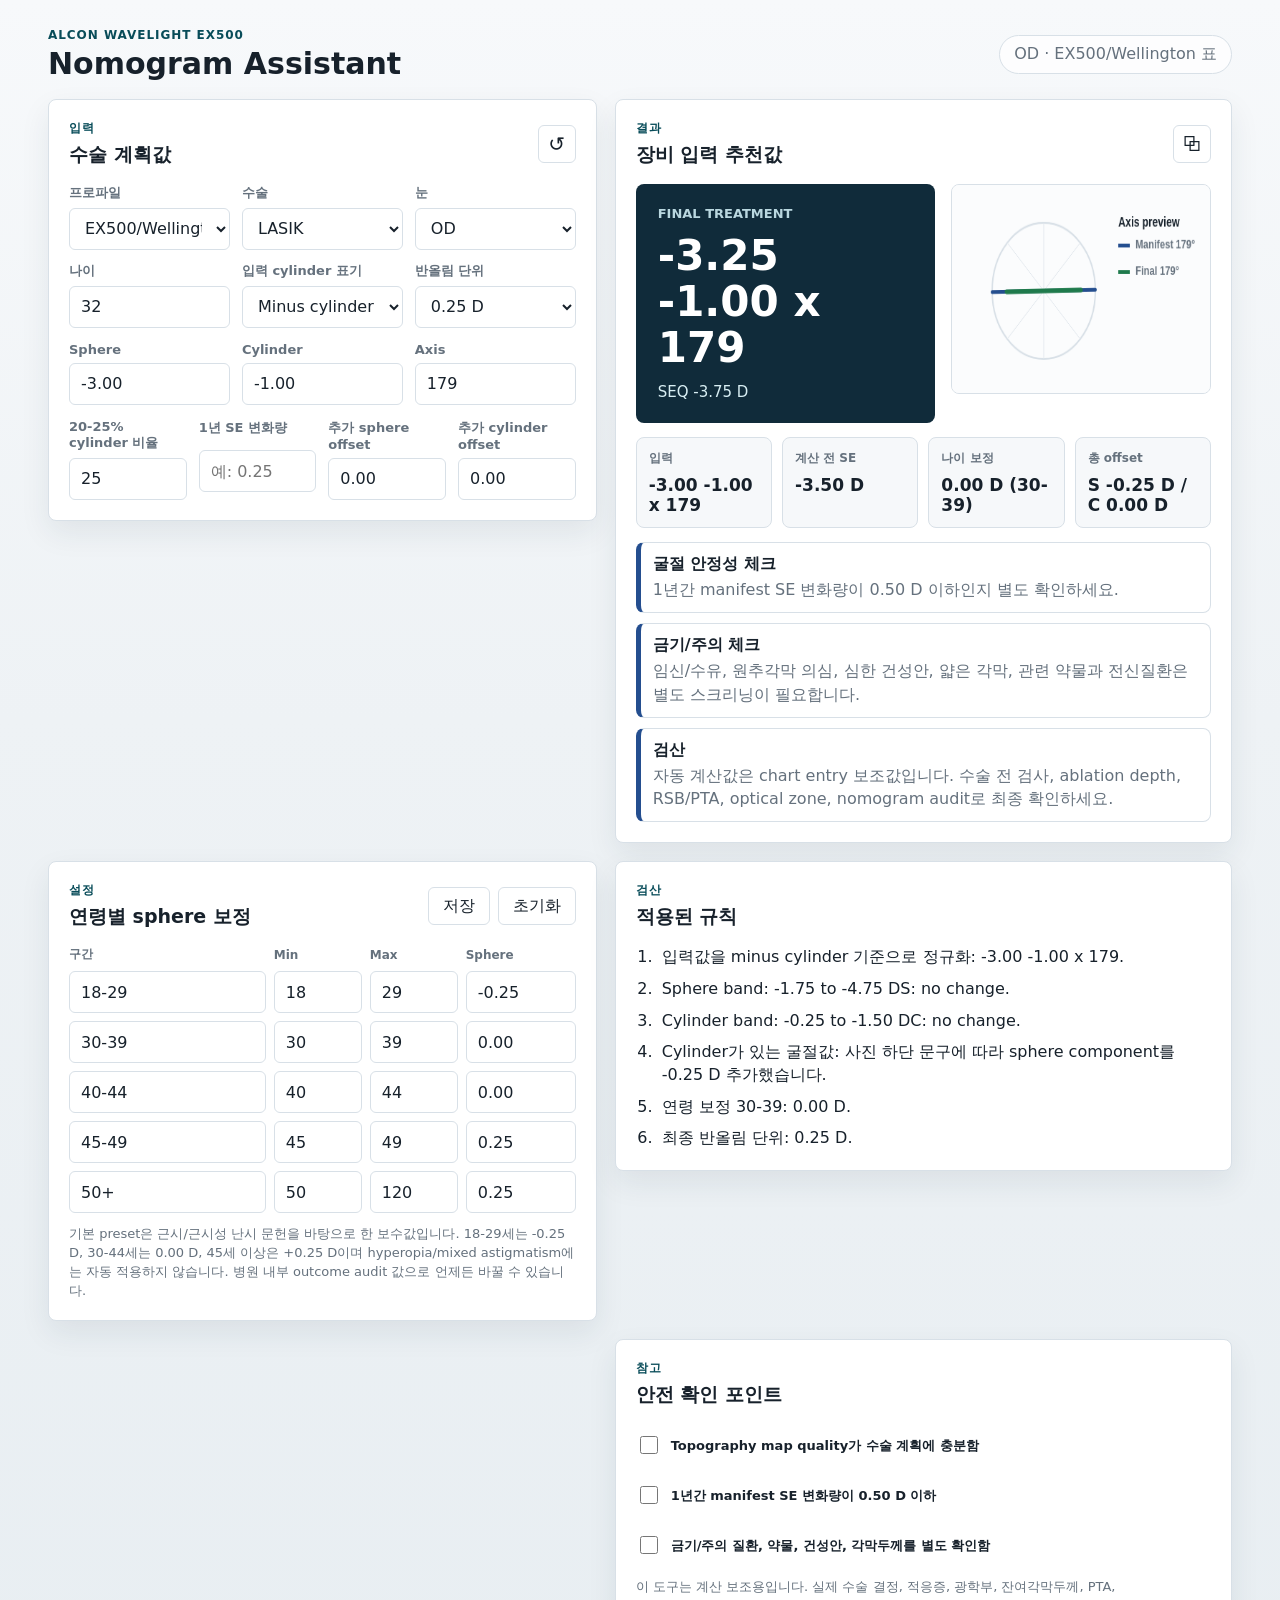
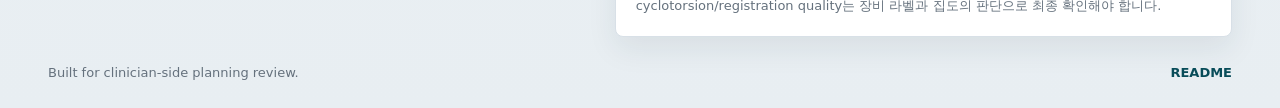
==== nomogram/index.html @ 7d44f187 "Add EX500 nomogram assistant page" ====
<!doctype html>
<html lang="ko">
<head>
  <meta charset="utf-8">
  <meta name="viewport" content="width=device-width, initial-scale=1">
  <title>EX500 Nomogram Assistant</title>
  <link rel="stylesheet" href="styles.css">
</head>
<body>
  <header class="app-header">
    <div>
      <p class="eyebrow">Alcon WaveLight EX500</p>
      <h1>Nomogram Assistant</h1>
    </div>
    <div class="header-status" id="headerStatus">Ready</div>
  </header>

  <main class="app-shell">
    <section class="panel input-panel" aria-labelledby="inputTitle">
      <div class="section-heading">
        <div>
          <p class="eyebrow">입력</p>
          <h2 id="inputTitle">수술 계획값</h2>
        </div>
        <button class="icon-button" id="sampleButton" type="button" title="예시값 입력" aria-label="예시값 입력">
          <span aria-hidden="true">↺</span>
        </button>
      </div>

      <div class="form-grid">
        <label>
          <span>프로파일</span>
          <select id="profile">
            <option value="wellington">EX500/Wellington 표</option>
            <option value="percentage">20-25% cylinder 표</option>
            <option value="contoura">Contoura Vision modified</option>
          </select>
        </label>

        <label>
          <span>수술</span>
          <select id="procedure">
            <option value="lasik">LASIK</option>
            <option value="lasek">LASEK/PRK</option>
          </select>
        </label>

        <label>
          <span>눈</span>
          <select id="eye">
            <option value="OD">OD</option>
            <option value="OS">OS</option>
          </select>
        </label>

        <label>
          <span>나이</span>
          <input id="age" type="number" min="0" max="120" step="1" value="32">
        </label>

        <label>
          <span>입력 cylinder 표기</span>
          <select id="cylinderConvention">
            <option value="minus">Minus cylinder</option>
            <option value="plus">Plus cylinder</option>
          </select>
        </label>

        <label>
          <span>반올림 단위</span>
          <select id="rounding">
            <option value="0.25">0.25 D</option>
            <option value="0.01">0.01 D</option>
            <option value="none">반올림 없음</option>
          </select>
        </label>
      </div>

      <div class="refraction-grid">
        <label>
          <span>Sphere</span>
          <input id="sphere" type="number" step="0.25" value="-3.00">
        </label>
        <label>
          <span>Cylinder</span>
          <input id="cylinder" type="number" step="0.25" value="-1.00">
        </label>
        <label>
          <span>Axis</span>
          <input id="axis" type="number" min="0" max="180" step="1" value="179">
        </label>
      </div>

      <div class="contoura-fields" id="contouraFields">
        <div class="section-heading compact">
          <div>
            <p class="eyebrow">Contoura</p>
            <h3>Topolyzer measured 값</h3>
          </div>
        </div>
        <div class="refraction-grid">
          <label>
            <span>Measured cylinder</span>
            <input id="measuredCylinder" type="number" step="0.25" value="-2.00">
          </label>
          <label>
            <span>Measured axis</span>
            <input id="measuredAxis" type="number" min="0" max="180" step="1" value="179">
          </label>
          <label class="toggle-row">
            <input id="applySphereNomogram" type="checkbox" checked>
            <span>Modified sphere에 개인 sphere-only nomogram 적용</span>
          </label>
        </div>
      </div>

      <div class="form-grid tight">
        <label>
          <span>20-25% cylinder 비율</span>
          <input id="percentReduction" type="number" min="20" max="25" step="1" value="25">
        </label>

        <label>
          <span>1년 SE 변화량</span>
          <input id="seShift" type="number" min="0" step="0.25" placeholder="예: 0.25">
        </label>

        <label>
          <span>추가 sphere offset</span>
          <input id="manualSphereOffset" type="number" step="0.25" value="0.00">
        </label>

        <label>
          <span>추가 cylinder offset</span>
          <input id="manualCylinderOffset" type="number" step="0.25" value="0.00">
        </label>
      </div>
    </section>

    <section class="panel result-panel" aria-labelledby="resultTitle">
      <div class="section-heading">
        <div>
          <p class="eyebrow">결과</p>
          <h2 id="resultTitle">장비 입력 추천값</h2>
        </div>
        <button class="icon-button" id="copyButton" type="button" title="결과 복사" aria-label="결과 복사">
          <span aria-hidden="true">⧉</span>
        </button>
      </div>

      <div class="result-main">
        <div class="rx-card">
          <div class="rx-label">Final treatment</div>
          <div class="rx-line" id="finalRx">-2.75 -1.50 x 179</div>
          <div class="rx-meta" id="finalMeta">SEQ -3.50 D</div>
        </div>
        <canvas id="axisCanvas" width="360" height="220" aria-label="Axis preview"></canvas>
      </div>

      <div class="summary-grid">
        <div>
          <span>입력</span>
          <strong id="manifestRx">-3.00 -1.00 x 179</strong>
        </div>
        <div>
          <span>계산 전 SE</span>
          <strong id="manifestSeq">-3.50 D</strong>
        </div>
        <div>
          <span>나이 보정</span>
          <strong id="ageAdjustment">0.00 D</strong>
        </div>
        <div>
          <span>총 offset</span>
          <strong id="totalOffset">S 0.00 / C 0.00</strong>
        </div>
      </div>

      <div id="contouraSummary" class="sub-result"></div>

      <div class="notice-list" id="notices"></div>
    </section>

    <section class="panel age-panel" aria-labelledby="ageTitle">
      <div class="section-heading">
        <div>
          <p class="eyebrow">설정</p>
          <h2 id="ageTitle">연령별 sphere 보정</h2>
        </div>
        <div class="button-row">
          <button id="saveAgeTable" type="button">저장</button>
          <button id="resetAgeTable" type="button">초기화</button>
        </div>
      </div>
      <div class="age-table" id="ageTable"></div>
      <p class="helper-text">기본 preset은 근시/근시성 난시 문헌을 바탕으로 한 보수값입니다. 18-29세는 -0.25 D, 30-44세는 0.00 D, 45세 이상은 +0.25 D이며 hyperopia/mixed astigmatism에는 자동 적용하지 않습니다. 병원 내부 outcome audit 값으로 언제든 바꿀 수 있습니다.</p>
    </section>

    <section class="panel trace-panel" aria-labelledby="traceTitle">
      <div class="section-heading">
        <div>
          <p class="eyebrow">검산</p>
          <h2 id="traceTitle">적용된 규칙</h2>
        </div>
      </div>
      <ol id="traceList" class="trace-list"></ol>
    </section>

    <section class="panel reference-panel" aria-labelledby="referenceTitle">
      <div class="section-heading">
        <div>
          <p class="eyebrow">참고</p>
          <h2 id="referenceTitle">안전 확인 포인트</h2>
        </div>
      </div>
      <div class="check-grid">
        <label class="toggle-row">
          <input type="checkbox" id="topographyQuality">
          <span>Topography map quality가 수술 계획에 충분함</span>
        </label>
        <label class="toggle-row">
          <input type="checkbox" id="stableRefraction">
          <span>1년간 manifest SE 변화량이 0.50 D 이하</span>
        </label>
        <label class="toggle-row">
          <input type="checkbox" id="screenedContra">
          <span>금기/주의 질환, 약물, 건성안, 각막두께를 별도 확인함</span>
        </label>
      </div>
      <p class="helper-text">이 도구는 계산 보조용입니다. 실제 수술 결정, 적응증, 광학부, 잔여각막두께, PTA, cyclotorsion/registration quality는 장비 라벨과 집도의 판단으로 최종 확인해야 합니다.</p>
    </section>
  </main>

  <footer class="app-footer">
    <span>Built for clinician-side planning review.</span>
    <a href="README.md">README</a>
  </footer>

  <script src="app.js"></script>
</body>
</html>
---- nomogram/styles.css ----
:root {
  color-scheme: light;
  --bg: #eef2f5;
  --surface: #ffffff;
  --surface-soft: #f6f8fa;
  --text: #17212b;
  --muted: #65717d;
  --line: #d8e0e7;
  --accent: #0c6b7c;
  --accent-strong: #084c59;
  --green: #1f7a4c;
  --amber: #9b6400;
  --red: #a33b35;
  --blue: #244e8f;
  --shadow: 0 12px 30px rgba(31, 50, 66, 0.08);
  font-family: Inter, ui-sans-serif, system-ui, -apple-system, BlinkMacSystemFont, "Segoe UI", sans-serif;
}

* {
  box-sizing: border-box;
}

body {
  margin: 0;
  min-height: 100vh;
  color: var(--text);
  background: linear-gradient(180deg, #f7f9fb 0%, var(--bg) 42%, #e8eef2 100%);
}

button,
input,
select {
  font: inherit;
}

button {
  border: 1px solid var(--line);
  border-radius: 6px;
  background: var(--surface);
  color: var(--text);
  min-height: 38px;
  padding: 0 14px;
  cursor: pointer;
}

button:hover {
  border-color: var(--accent);
}

.app-header {
  display: flex;
  align-items: center;
  justify-content: space-between;
  gap: 24px;
  padding: 28px clamp(18px, 4vw, 48px) 18px;
  max-width: 1480px;
  margin: 0 auto;
}

.app-header h1,
.panel h2,
.panel h3 {
  margin: 0;
  letter-spacing: 0;
}

.app-header h1 {
  font-size: 30px;
  line-height: 1.12;
}

.eyebrow {
  margin: 0 0 5px;
  color: var(--accent-strong);
  font-size: 12px;
  font-weight: 700;
  letter-spacing: 0.08em;
  text-transform: uppercase;
}

.header-status {
  color: var(--muted);
  background: rgba(255, 255, 255, 0.78);
  border: 1px solid var(--line);
  border-radius: 999px;
  padding: 8px 14px;
  white-space: nowrap;
}

.app-shell {
  display: grid;
  grid-template-columns: minmax(360px, 0.96fr) minmax(420px, 1.08fr);
  align-items: start;
  gap: 18px;
  max-width: 1480px;
  margin: 0 auto;
  padding: 0 clamp(18px, 4vw, 48px) 28px;
}

.panel {
  background: var(--surface);
  border: 1px solid var(--line);
  border-radius: 8px;
  box-shadow: var(--shadow);
  padding: 20px;
}

.input-panel,
.age-panel {
  grid-column: 1;
}

.result-panel,
.trace-panel,
.reference-panel {
  grid-column: 2;
}

.section-heading {
  display: flex;
  align-items: center;
  justify-content: space-between;
  gap: 14px;
  margin-bottom: 16px;
}

.section-heading.compact {
  margin-top: 18px;
  margin-bottom: 10px;
}

.section-heading h2 {
  font-size: 19px;
}

.section-heading h3 {
  font-size: 15px;
}

.icon-button {
  display: inline-grid;
  place-items: center;
  width: 38px;
  min-width: 38px;
  padding: 0;
  font-size: 20px;
}

.form-grid,
.refraction-grid {
  display: grid;
  gap: 12px;
}

.form-grid {
  grid-template-columns: repeat(3, minmax(0, 1fr));
}

.form-grid.tight {
  margin-top: 14px;
  grid-template-columns: repeat(4, minmax(0, 1fr));
}

.refraction-grid {
  grid-template-columns: repeat(3, minmax(0, 1fr));
  margin-top: 14px;
}

label {
  display: grid;
  gap: 6px;
  min-width: 0;
}

label > span {
  color: var(--muted);
  font-size: 13px;
  font-weight: 650;
}

input,
select {
  width: 100%;
  height: 42px;
  border: 1px solid var(--line);
  border-radius: 6px;
  background: var(--surface);
  color: var(--text);
  padding: 0 11px;
}

input:focus,
select:focus {
  outline: 2px solid rgba(12, 107, 124, 0.2);
  border-color: var(--accent);
}

.contoura-fields {
  display: none;
  margin-top: 16px;
  padding: 14px;
  border: 1px solid var(--line);
  border-radius: 8px;
  background: var(--surface-soft);
}

.contoura-fields.visible {
  display: block;
}

.toggle-row {
  display: flex;
  align-items: center;
  gap: 10px;
  min-height: 42px;
}

.toggle-row input[type="checkbox"] {
  width: 18px;
  height: 18px;
  flex: 0 0 auto;
}

.toggle-row span {
  color: var(--text);
  font-weight: 600;
  line-height: 1.35;
}

.result-main {
  display: grid;
  grid-template-columns: minmax(240px, 1fr) 260px;
  gap: 16px;
  align-items: stretch;
}

.rx-card {
  display: grid;
  align-content: center;
  min-height: 210px;
  padding: 22px;
  border-radius: 8px;
  background: #102b3a;
  color: #ffffff;
}

.rx-label {
  color: #b9d7df;
  font-size: 13px;
  font-weight: 700;
  text-transform: uppercase;
}

.rx-line {
  margin-top: 12px;
  font-size: clamp(26px, 4vw, 42px);
  font-weight: 760;
  line-height: 1.1;
  overflow-wrap: anywhere;
}

.rx-meta {
  margin-top: 12px;
  color: #d8eef3;
  font-size: 15px;
}

#axisCanvas {
  width: 100%;
  height: 210px;
  border: 1px solid var(--line);
  border-radius: 8px;
  background: #fbfcfd;
}

.summary-grid {
  display: grid;
  grid-template-columns: repeat(4, minmax(0, 1fr));
  gap: 10px;
  margin-top: 14px;
}

.summary-grid > div {
  min-height: 76px;
  border: 1px solid var(--line);
  border-radius: 8px;
  background: var(--surface-soft);
  padding: 12px;
}

.summary-grid span {
  display: block;
  color: var(--muted);
  font-size: 12px;
  font-weight: 700;
}

.summary-grid strong {
  display: block;
  margin-top: 8px;
  font-size: 17px;
  overflow-wrap: anywhere;
}

.sub-result {
  display: none;
  margin-top: 14px;
  border: 1px solid var(--line);
  border-radius: 8px;
  padding: 13px;
  background: #f4f7f8;
}

.sub-result.visible {
  display: block;
}

.sub-result strong {
  display: block;
  margin-bottom: 4px;
}

.notice-list {
  display: grid;
  gap: 10px;
  margin-top: 14px;
}

.notice {
  border: 1px solid var(--line);
  border-left-width: 5px;
  border-radius: 8px;
  padding: 11px 12px;
  background: #ffffff;
}

.notice.info {
  border-left-color: var(--blue);
}

.notice.warn {
  border-left-color: var(--amber);
}

.notice.danger {
  border-left-color: var(--red);
}

.notice strong {
  display: block;
  margin-bottom: 3px;
}

.notice p {
  margin: 0;
  color: var(--muted);
  line-height: 1.45;
}

.age-table {
  display: grid;
  gap: 8px;
}

.age-row {
  display: grid;
  grid-template-columns: minmax(84px, 1fr) 88px 88px 110px;
  gap: 8px;
  align-items: center;
}

.age-row.header {
  color: var(--muted);
  font-size: 12px;
  font-weight: 800;
}

.button-row {
  display: flex;
  gap: 8px;
}

.helper-text {
  margin: 12px 0 0;
  color: var(--muted);
  font-size: 13px;
  line-height: 1.45;
}

.trace-list {
  display: grid;
  gap: 9px;
  margin: 0;
  padding-left: 22px;
}

.trace-list li {
  padding-left: 4px;
  line-height: 1.42;
}

.trace-list code {
  background: #eef4f6;
  border: 1px solid var(--line);
  border-radius: 5px;
  padding: 1px 5px;
}

.check-grid {
  display: grid;
  gap: 8px;
}

.app-footer {
  display: flex;
  justify-content: space-between;
  gap: 12px;
  max-width: 1480px;
  margin: 0 auto;
  padding: 0 clamp(18px, 4vw, 48px) 28px;
  color: var(--muted);
  font-size: 13px;
}

.app-footer a {
  color: var(--accent-strong);
  font-weight: 700;
  text-decoration: none;
}

@media (max-width: 1080px) {
  .app-shell {
    grid-template-columns: 1fr;
  }

  .input-panel,
  .age-panel,
  .result-panel,
  .trace-panel,
  .reference-panel {
    grid-column: 1;
  }

  .result-panel {
    grid-row: 2;
  }
}

@media (max-width: 760px) {
  .app-header {
    align-items: flex-start;
    flex-direction: column;
  }

  .form-grid,
  .form-grid.tight,
  .refraction-grid,
  .result-main,
  .summary-grid {
    grid-template-columns: 1fr;
  }

  .age-row {
    grid-template-columns: 1fr 74px 74px 96px;
  }

  .rx-card {
    min-height: 170px;
  }
}
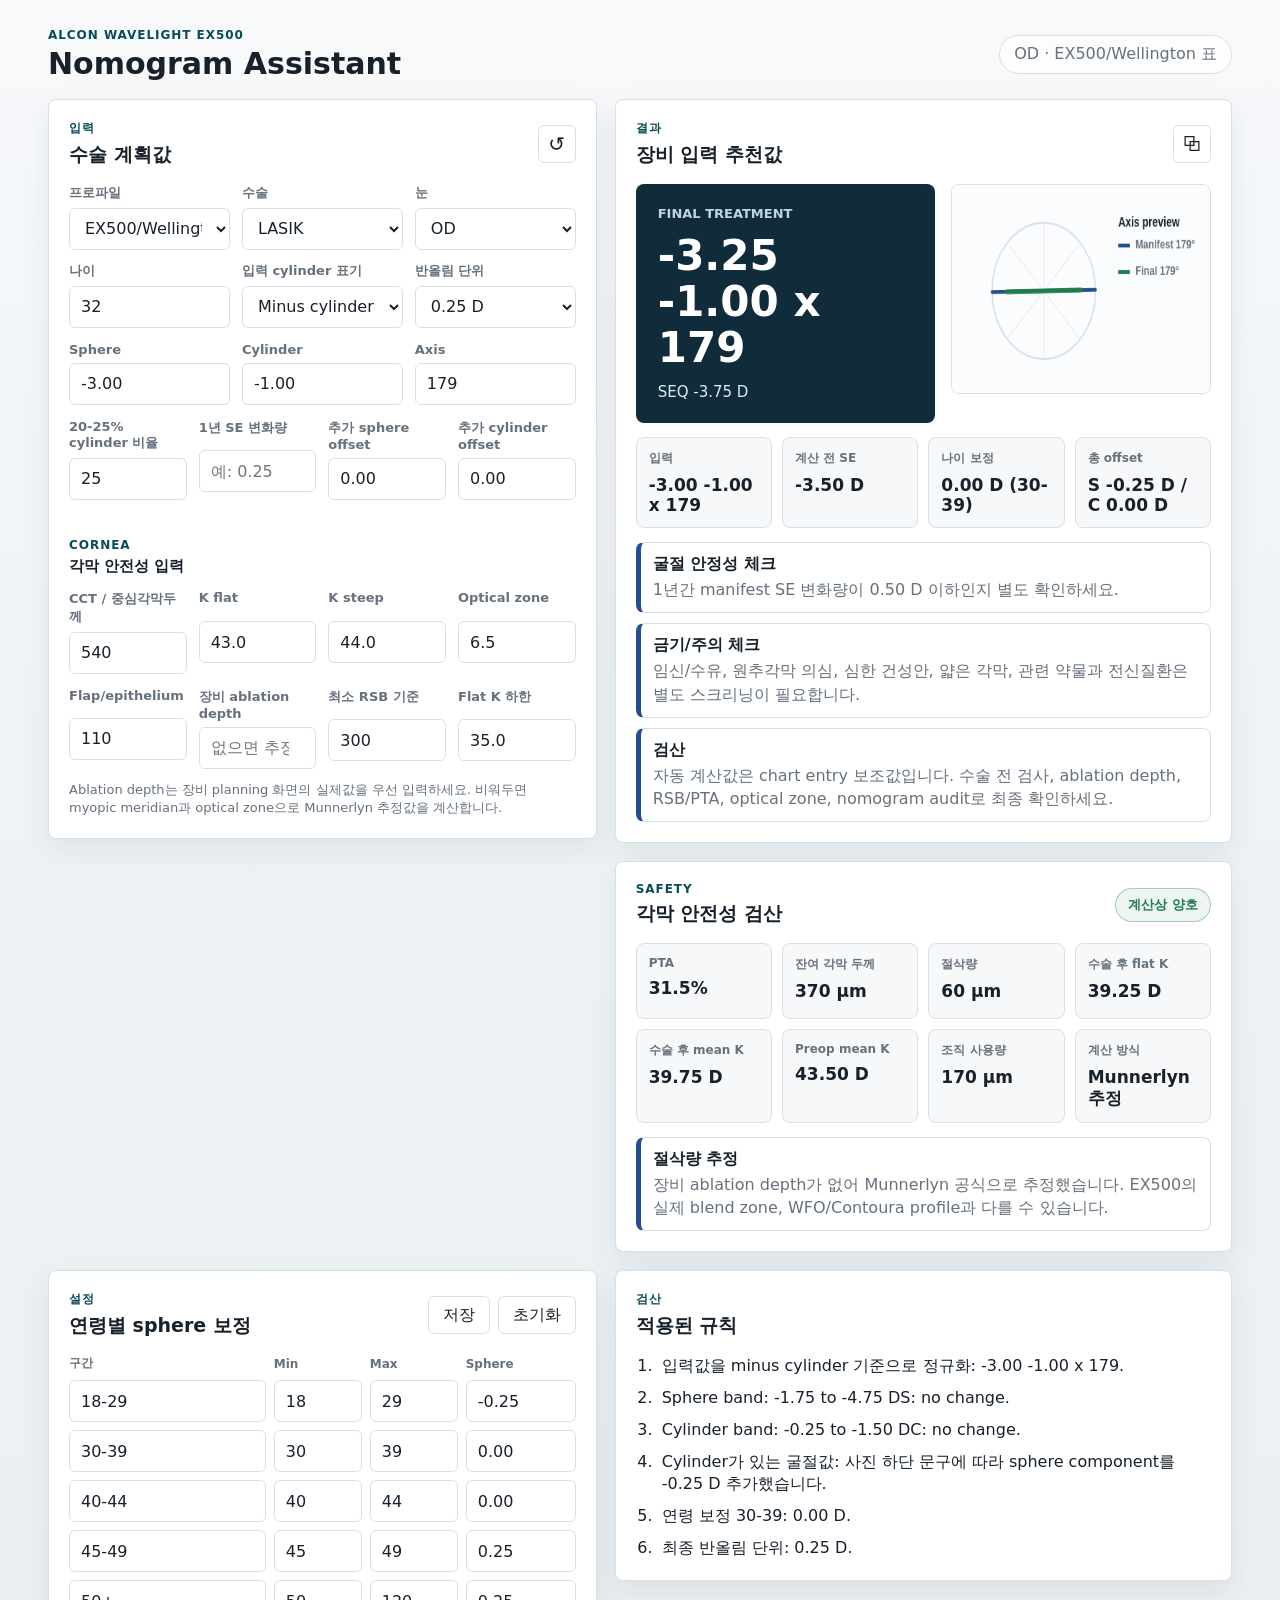
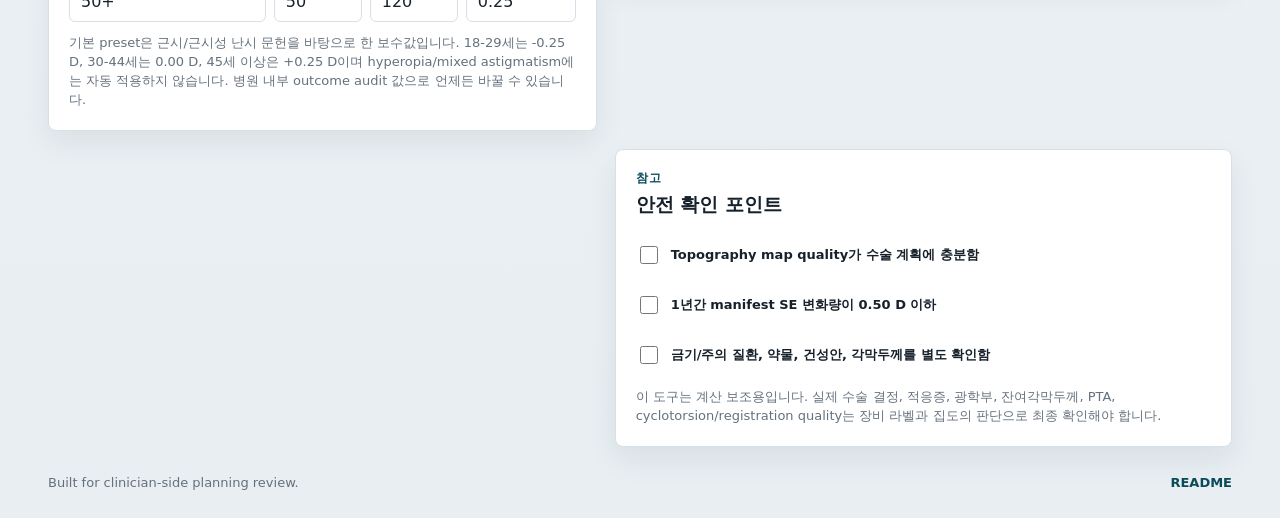
==== commit 4f54d520: "Add corneal safety screening calculator" ====
--- a/nomogram/index.html
+++ b/nomogram/index.html
@@ -135,6 +135,52 @@
           <input id="manualCylinderOffset" type="number" step="0.25" value="0.00">
         </label>
       </div>
+
+      <div class="safety-inputs">
+        <div class="section-heading compact">
+          <div>
+            <p class="eyebrow">Cornea</p>
+            <h3>각막 안전성 입력</h3>
+          </div>
+        </div>
+        <div class="form-grid tight">
+          <label>
+            <span>CCT / 중심각막두께</span>
+            <input id="centralCornealThickness" type="number" min="300" max="700" step="1" value="540">
+          </label>
+          <label>
+            <span>K flat</span>
+            <input id="kFlat" type="number" min="30" max="60" step="0.1" value="43.0">
+          </label>
+          <label>
+            <span>K steep</span>
+            <input id="kSteep" type="number" min="30" max="60" step="0.1" value="44.0">
+          </label>
+          <label>
+            <span>Optical zone</span>
+            <input id="opticalZone" type="number" min="4.5" max="7.5" step="0.1" value="6.5">
+          </label>
+        </div>
+        <div class="form-grid tight">
+          <label>
+            <span>Flap/epithelium</span>
+            <input id="lamellarThickness" type="number" min="0" max="180" step="1" value="110">
+          </label>
+          <label>
+            <span>장비 ablation depth</span>
+            <input id="plannedAblationDepth" type="number" min="0" max="250" step="1" placeholder="없으면 추정">
+          </label>
+          <label>
+            <span>최소 RSB 기준</span>
+            <input id="minimumRsb" type="number" min="250" max="350" step="1" value="300">
+          </label>
+          <label>
+            <span>Flat K 하한</span>
+            <input id="minimumFlatK" type="number" min="32" max="40" step="0.1" value="35.0">
+          </label>
+        </div>
+        <p class="helper-text">Ablation depth는 장비 planning 화면의 실제값을 우선 입력하세요. 비워두면 myopic meridian과 optical zone으로 Munnerlyn 추정값을 계산합니다.</p>
+      </div>
     </section>
 
     <section class="panel result-panel" aria-labelledby="resultTitle">
@@ -181,6 +227,53 @@
       <div class="notice-list" id="notices"></div>
     </section>
 
+    <section class="panel safety-panel" aria-labelledby="safetyTitle">
+      <div class="section-heading">
+        <div>
+          <p class="eyebrow">Safety</p>
+          <h2 id="safetyTitle">각막 안전성 검산</h2>
+        </div>
+        <div class="status-pill" id="safetyStatus">계산 대기</div>
+      </div>
+      <div class="safety-grid">
+        <div>
+          <span>PTA</span>
+          <strong id="ptaValue">-</strong>
+        </div>
+        <div>
+          <span>잔여 각막 두께</span>
+          <strong id="rsbValue">-</strong>
+        </div>
+        <div>
+          <span>절삭량</span>
+          <strong id="ablationValue">-</strong>
+        </div>
+        <div>
+          <span>수술 후 flat K</span>
+          <strong id="postFlatKValue">-</strong>
+        </div>
+      </div>
+      <div class="safety-grid secondary">
+        <div>
+          <span>수술 후 mean K</span>
+          <strong id="postMeanKValue">-</strong>
+        </div>
+        <div>
+          <span>Preop mean K</span>
+          <strong id="preMeanKValue">-</strong>
+        </div>
+        <div>
+          <span>조직 사용량</span>
+          <strong id="tissueUsedValue">-</strong>
+        </div>
+        <div>
+          <span>계산 방식</span>
+          <strong id="ablationSourceValue">-</strong>
+        </div>
+      </div>
+      <div class="notice-list" id="safetyNotices"></div>
+    </section>
+
     <section class="panel age-panel" aria-labelledby="ageTitle">
       <div class="section-heading">
         <div>
--- a/nomogram/styles.css
+++ b/nomogram/styles.css
@@ -111,6 +111,7 @@
 }
 
 .result-panel,
+.safety-panel,
 .trace-panel,
 .reference-panel {
   grid-column: 2;
@@ -280,7 +281,8 @@
   margin-top: 14px;
 }
 
-.summary-grid > div {
+.summary-grid > div,
+.safety-grid > div {
   min-height: 76px;
   border: 1px solid var(--line);
   border-radius: 8px;
@@ -288,18 +290,64 @@
   padding: 12px;
 }
 
-.summary-grid span {
+.summary-grid span,
+.safety-grid span {
   display: block;
   color: var(--muted);
   font-size: 12px;
   font-weight: 700;
 }
 
-.summary-grid strong {
+.summary-grid strong,
+.safety-grid strong {
   display: block;
   margin-top: 8px;
   font-size: 17px;
   overflow-wrap: anywhere;
+}
+
+.safety-inputs {
+  margin-top: 18px;
+  padding-top: 2px;
+}
+
+.safety-grid {
+  display: grid;
+  grid-template-columns: repeat(4, minmax(0, 1fr));
+  gap: 10px;
+}
+
+.safety-grid.secondary {
+  margin-top: 10px;
+}
+
+.status-pill {
+  border: 1px solid var(--line);
+  border-radius: 999px;
+  padding: 7px 12px;
+  color: var(--muted);
+  background: var(--surface-soft);
+  font-size: 13px;
+  font-weight: 750;
+  white-space: nowrap;
+}
+
+.status-pill.ok {
+  color: var(--green);
+  border-color: rgba(31, 122, 76, 0.35);
+  background: rgba(31, 122, 76, 0.08);
+}
+
+.status-pill.warn {
+  color: var(--amber);
+  border-color: rgba(155, 100, 0, 0.35);
+  background: rgba(155, 100, 0, 0.08);
+}
+
+.status-pill.danger {
+  color: var(--red);
+  border-color: rgba(163, 59, 53, 0.35);
+  background: rgba(163, 59, 53, 0.08);
 }
 
 .sub-result {
@@ -436,6 +484,7 @@
   .input-panel,
   .age-panel,
   .result-panel,
+  .safety-panel,
   .trace-panel,
   .reference-panel {
     grid-column: 1;
@@ -456,7 +505,8 @@
   .form-grid.tight,
   .refraction-grid,
   .result-main,
-  .summary-grid {
+  .summary-grid,
+  .safety-grid {
     grid-template-columns: 1fr;
   }
 
